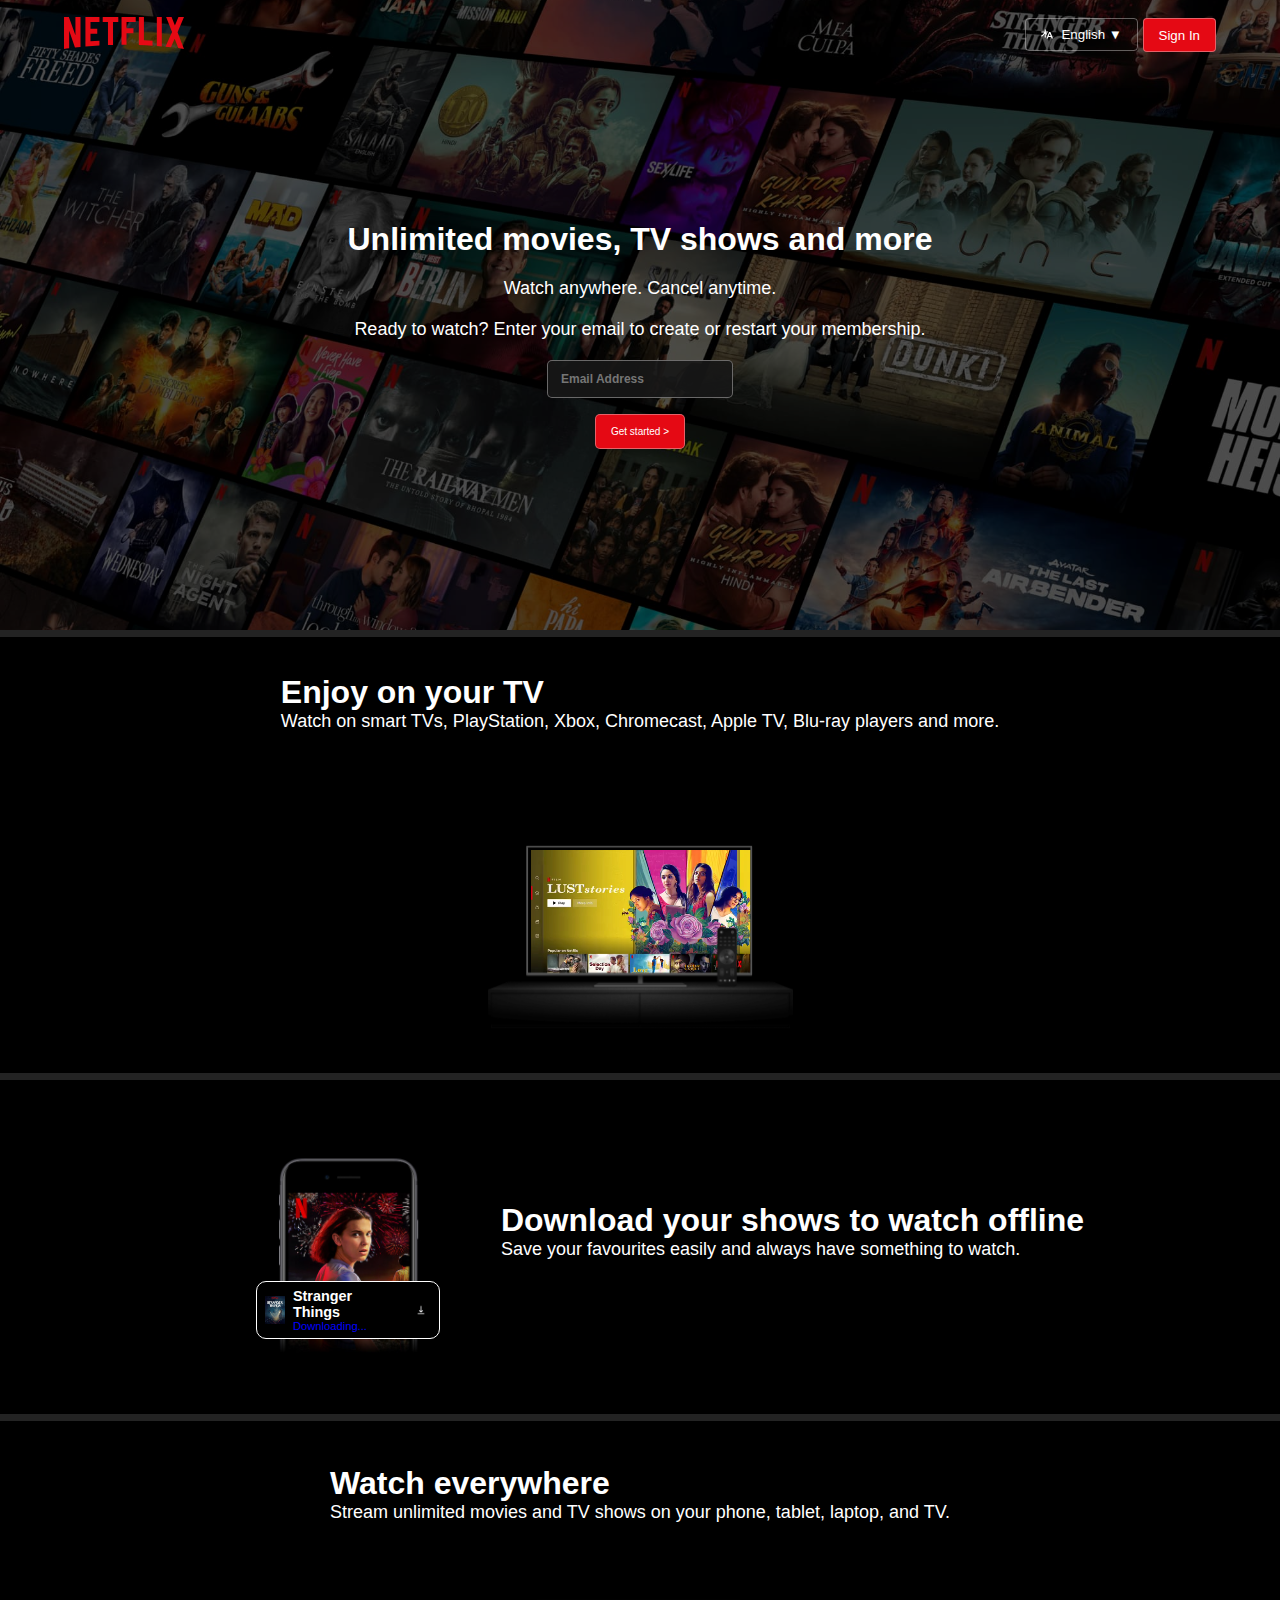
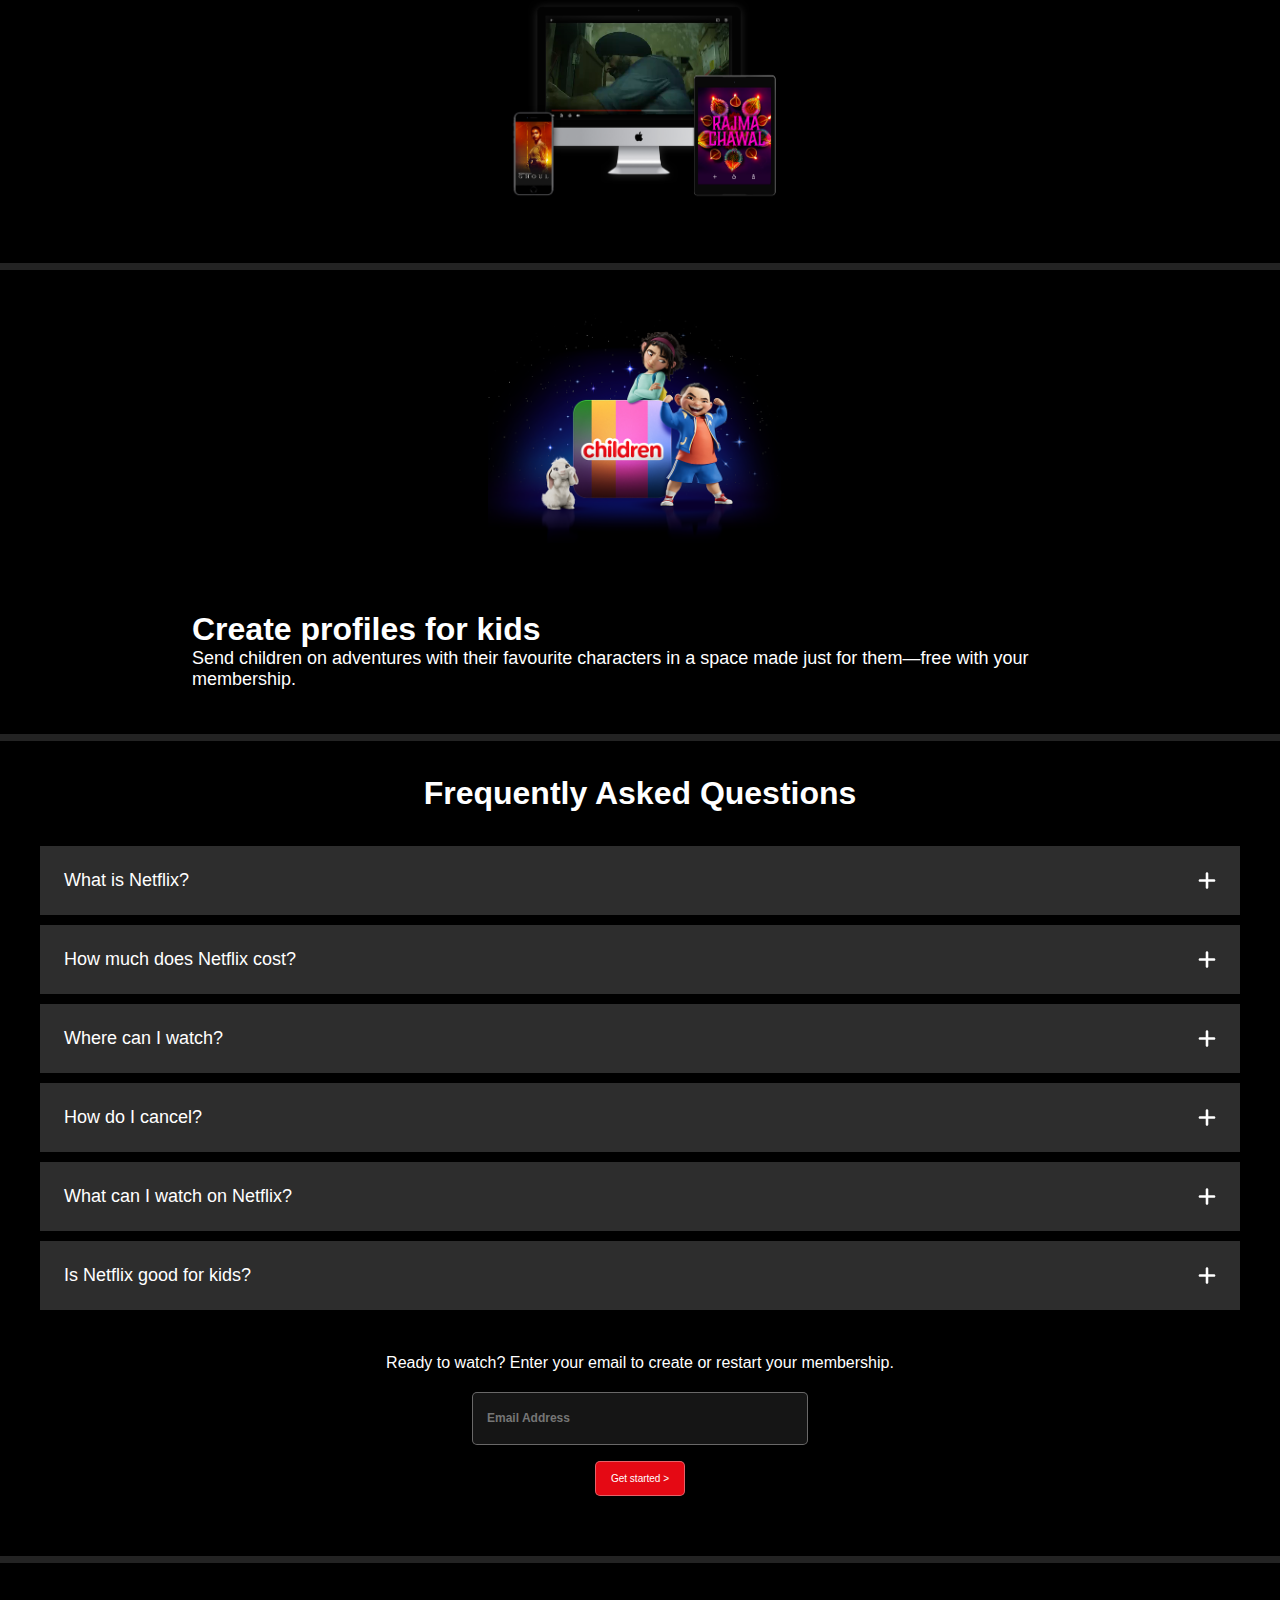
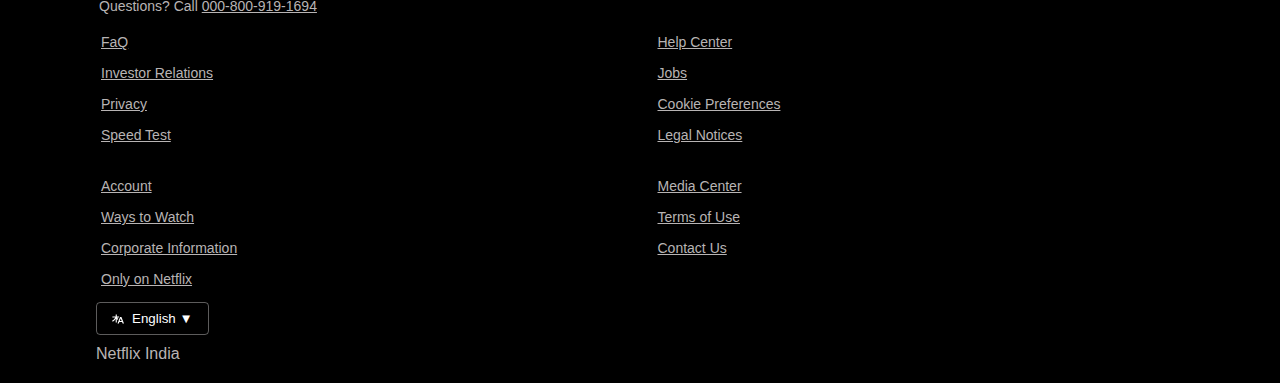
==== index.html @ 69b98487 "Update index.html" ====
<!DOCTYPE html>
<html lang="en">

<head>
    <meta charset="UTF-8">
    <meta name="viewport" content="width=device-width, initial-scale=1.0">
    <title>Netflix</title>
    <link rel="shortcut icon" href="favicon.ico" type="image/x-icon">
    <link rel="stylesheet" href="styles.css">
</head>

<body>

    <div class="main">
        <nav>
            <span><img src="./assets/images/logo.svg" alt=""></span>
            <div>
                <button class="btn"><img src="./assets/images/lang.svg" alt="">English &#9660; </button>
                <button class="btn btn-red-sm">Sign In</button>
            </div>
        </nav>
        <div class="box"></div>
        <div class="cont">
            <span>Unlimited movies, TV shows and more</span>
            <span>Watch anywhere. Cancel anytime.</span>
            <span>Ready to watch? Enter your email to create or restart your membership.</span>
            <div class="cont-button">
                <input type="text" placeholder="Email Address">
                <button class="btn btn-red">Get started &gt;</button>
            </div>
        </div>
        <div class="bottom-line"></div>
    </div>
    <section class="enjoy">
        <div>
            <span>Enjoy on your TV</span>
            <span>Watch on smart TVs, PlayStation, Xbox, Chromecast, Apple TV, Blu-ray players and more.</span>
        </div>
        <div class="emj-img">
            <img src="./assets/images/tv.png" alt="">
            <video src="./assets/videos/enjoy.m4v" autoplay loop muted></video>
        </div>
    </section>
    <div class="bottom-line"></div>

    <section class="enjoy">
        <div class="emj-img">
            <img src="./assets/images/mobile.jpg" alt="">
            <div class="mobile-download">
                <div><img alt="" src="./assets/images/boxshot.png"></div>
                <div class="things">
                    <div>Stranger Things</div>
                    <div>Downloading...</div>
                </div>
                <div class="down"><img src="./assets/images/download-icon.gif" alt=""></div>
            </div>

        </div>
        <div>
            <span>Download your shows to watch offline</span>
            <span>Save your favourites easily and always have something to watch.</span>
        </div>
    </section>
    <div class="bottom-line" style="margin: 41px 0 0 0;"></div>

    <section class="enjoy">
        <div>
            <span>Watch everywhere</span>
            <span>Stream unlimited movies and TV shows on your phone, tablet, laptop, and TV.</span>
        </div>
        <div class="emj-imgs">
            <img src="./assets/images/device-pile-in.png" alt="">
            <video src="./assets/videos/video1.m4v" autoplay loop muted></video>
        </div>
    </section>
    <div class="bottom-line"></div>

    <section class="enjoy">
        <div class="emj-img">
            <img src="./assets/images/children.png" alt="">
        </div>
        <div>
            <span>Create profiles for kids</span>
            <span>Send children on adventures with their favourite characters in a space made just for them—free with
                your membership.</span>
        </div>
    </section>
    <div class="bottom-line"></div>

    <section class="questions">
        <h2>Frequently Asked Questions</h2>
        <div class="boxs">
            <span>What is Netflix?</span>
            <img src="./assets/images/down.svg" alt="" width="18px">
        </div>
        <div class="boxs">
            <span>How much does Netflix cost?</span>
            <img src="./assets/images/down.svg" alt="" width="18px">
        </div>
        <div class="boxs">
            <span>Where can I watch?</span>
            <img src="./assets/images/down.svg" alt="" width="18px">
        </div>
        <div class="boxs">
            <span>How do I cancel?</span>
            <img src="./assets/images/down.svg" alt="" width="18px">
        </div>
        <div class="boxs">
            <span>What can I watch on Netflix?</span>
            <img src="./assets/images/down.svg" alt="" width="18px">
        </div>
        <div class="boxs">
            <span>Is Netflix good for kids?</span>
            <img src="./assets/images/down.svg" alt="" width="18px">
        </div>
    </section>
    <section>
        <div class="conts">
            <span>Ready to watch? Enter your email to create or restart your membership.</span>
            <div class="cont-button">
                <input type="text" placeholder="Email Address">
                <button class="btn btn-red">Get started &gt;</button>
            </div>
        </div>
    </section>
    <div class="bottom-line" style="margin: 30px 0 0 0;"></div>


    <footer>
        <div class="call">Questions? Call <a href="">000-800-919-1694</a></div>
        <div class="footer">
            <div class="foot-item">
                <a href="#">FaQ</a>
                <a href="#">Investor Relations</a>
                <a href="#">Privacy</a>
                <a href="#">Speed Test</a>
            </div>
            <div class="foot-item">
                <a href="#">Help Center</a>
                <a href="#">Jobs</a>
                <a href="#">Cookie Preferences</a>
                <a href="#">Legal Notices</a>
            </div>
            <div class="foot-item">
                <a href="#">Account</a>
                <a href="#">Ways to Watch</a>
                <a href="#">Corporate Information</a>
                <a href="#">Only on Netflix</a>
            </div>
            <div class="foot-item">
                <a href="#">Media Center</a>
                <a href="#">Terms of Use</a>
                <a href="#">Contact Us</a>
            </div>
        </div>
        <button class="btn m-5"><img src="./assets/images/lang.svg" alt="">English &#9660; </button>
        <div class="net-ind">
            <a href="#">Netflix India</a>
        </div>
    </footer>

</body>

</html>
---- styles.css ----
@import url('https://fonts.googleapis.com/css2?family=Martel+Sans:wght@600&family=Poppins:wght@300;400;700&display=swap');

* {
    margin: 0;
    padding: 0;
}

body {
    background-color: black;
    font-family: "Segoe UI", sans-serif;
}

.main {
    position: relative;
    height: 70vh;
    background-image: url(./assets/images/bg.jpg);
    background-size: max(1200px, 100vw);
    background-position: center center;
    background-repeat: no-repeat;
}

.main .box {
    position: absolute;
    top: 0;
    height: 70vh;
    width: 100%;
    opacity: 0.6;
    background-color: black;
}

nav {
    display: flex;
    max-width: 65vw;
    justify-content: space-between;
    margin: auto;
    align-items: center;
    height: 70px;
}

nav img {
    width: 120px;
    position: relative;
    z-index: 10;
}


nav button {
    position: relative;
    z-index: 10;
}

.cont,
.conts {
    font-family: "Netflix Sans", "Helvetica Neue", "Segoe UI", Roboto, Ubuntu, sans-serif;
    height: calc(100% - 70px);
    display: flex;
    align-items: center;
    justify-content: center;
    flex-direction: column;
    color: white;
    position: relative;
    gap: 20px;
    padding: 0 35px;
}



.cont> :first-child {
    font-weight: 700;
    font-size: 48px;
    text-align: center;
}

.cont> :nth-child(2) {
    font-weight: 400;
    font-size: 24px;
    text-align: center;
}

.cont> :nth-child(3) {
    font-weight: 400;
    font-size: 20px;
    text-align: center;
}

.bottom-line {
    height: 7px;
    background-color: rgb(35, 35, 35);

}

.cont-button {
    display: flex;
    align-items: center;
    justify-content: center;
    gap: 16px;
}

.btn {
    display: inline-flex;
    justify-content: center;
    align-items: center;
    padding: 4px 8px;
    font-weight: 400;
    border-radius: 4px;
    border: none;
    padding: 8px 15px;
    background: none;
    color: white;
    border: 1px solid rgba(233, 230, 230, 0.4);
}

.btn img {
    width: 12px;
    margin-right: 8px;
}

.main input,
.conts input {
    padding: 18px 160px 19px 14px;
    font-weight: 700;
    font-size: 12px;
    border-radius: 5px;
    background-color: rgba(23, 23, 23, 0.9);
    color: white;
    border: 1px solid rgba(233, 230, 230, 0.4);
}

.btn-red {
    background-color: #e50914;
    color: white;
    padding: 9px 24px;
    font-size: 29px;
    cursor: pointer;
    border-radius: 5px;
    transition: all 0.7s ease-in-out;
}

.btn-red:hover {
    background-color: rgb(193, 17, 25);
}

.btn-red-sm {
    background-color: #e50914;
    padding: 9px 15px 8px 15px;
    color: white;
    cursor: pointer;
    transition: all 0.7s ease-in-out;
}

.btn-red-sm:hover {
    background-color: rgb(193, 17, 25);
}

.enjoy {
    display: flex;
    justify-content: center;
    max-width: 70vw;
    margin: 10px auto;
    color: white;
    justify-content: center;
    align-items: center;
}


.emj-img,
.emj-imgs {
    position: relative;
}

.emj-img img,
.emj-imgs img {
    width: 555px;
    position: relative;
    z-index: 10;
}

.emj-img video {
    position: absolute;
    top: 120px;
    right: 74px;
    width: 407px;
}

.emj-imgs video {
    position: absolute;
    top: 81px;
    right: 100px;
    width: 351px;
}


section.enjoy>div {
    display: flex;
    flex-direction: column;
    padding: 34px 0;
}

.enjoy>div :nth-child(1) {
    font-size: 48px;
    font-weight: bolder;
}

.enjoy>div :nth-child(2) {
    font-size: 24px;
}

.questions {
    padding: 34px;
}

.mobile-download {
    background-color: black;
    z-index: 10;
    position: relative;
    margin: -125px 0 0 113px;
    max-width: 314px;
    border-radius: 10px;
    padding: 6px 0;
    border: 1px solid;
    display: flex;
    justify-content: start;
    align-items: center;
}

.mobile-download img {
    justify-content: center;
    width: 42px;
    margin: 0 8px;
    align-items: center;
    text-align: center;
    display: flex;
}

.mobile-download .things :first-child {
    font-size: 0.9rem;
}

.mobile-download .things :nth-child(2) {
    font-size: 0.7rem;
    color: blue;
}

.mobile-download .down {
    margin: 0 0 0 80px;
}

.questions h2 {
    text-align: center;
    color: white;
    font-size: 48px;
    margin-bottom: 34px;
}

.boxs {
    display: flex;
    justify-content: space-between;
    background-color: #2d2d2d;
    padding: 1.5rem;
    max-width: 60vw;
    margin: 10px auto;
    cursor: pointer;
    color: white;
    font-size: 24px;
    transition: all 0.5s ease-in-out;
}

.boxs:hover {
    background-color: #414141;
}

footer {
    color: white;
    max-width: 60vw;
    margin: 20px auto;
}

.footer {
    display: grid;
    grid-template-columns: repeat(4, 1fr);
}

footer .call {
    padding: 15px 0;
    color: rgb(184, 180, 180);
}

footer .call a {
    color: rgb(184, 180, 180);
}

.foot-item {
    display: flex;
    flex-direction: column;
    gap: 5px;
}

.foot-item a {
    color: rgb(184, 180, 180);
    padding: 5px;
    font-size: 14px;
}

.net-ind a {
    color: rgb(184, 180, 180);
    text-decoration: none;
}

svg {
    fill: white;
}

.m-5 {
    margin: 10px 0;
}

@media screen and (max-width: 1300px) {
    nav {
        max-width: 90vw;
    }

    .cont> :first-child {
        font-size: 32px;
    }

    .cont> :nth-child(2) {
        font-size: 18px;
    }

    .cont> :nth-child(3) {
        font-size: 18px;
    }

    .enjoy {
        flex-wrap: wrap;
    }

    .enjoy>div :nth-child(1) {
        font-size: 32px;
    }

    .enjoy>div :nth-child(2) {
        font-size: 18px;
    }

    .enjoy>div :nth-child(3) {
        font-size: 18px;
    }

    .main input {
        flex-direction: column;
        padding: 11px 11px 11px 13px;
    }

    .emj-img img,
    .emj-imgs img {
        width: 305px;

    }

    .emj-img video {
        width: 220px;
        top: 84px;
        right: 42px;
    }

    .emj-imgs video {
        width: 183px;
        top: 60px;
        right: 64px;
    }

    .cont-button {
        flex-direction: column;

    }

    .questions h2 {
        text-align: center;
        font-size: 32px;
    }

    .boxs {
        max-width: 90vw;
        font-size: 18px;
    }

    .btn-red {
        font-size: 10px;
        padding: 11px 15px;
        margin-bottom: 30px;
    }

    .mobile-download {
        margin: -72px 0 0 60px;
        max-width: 182px;
    }

    .mobile-download .down {
        margin: 0 0 0 0;
    }

    .mobile-download img {
        width: 20px;
    }

    .footer {
        display: grid;
        grid-template-columns: repeat(2, 1fr);
        gap: 25px;
    }

    .call {
        font-size: 14px;
        margin: 0 0 0 3px;
    }

    footer {
        max-width: 85vw;
    }

}
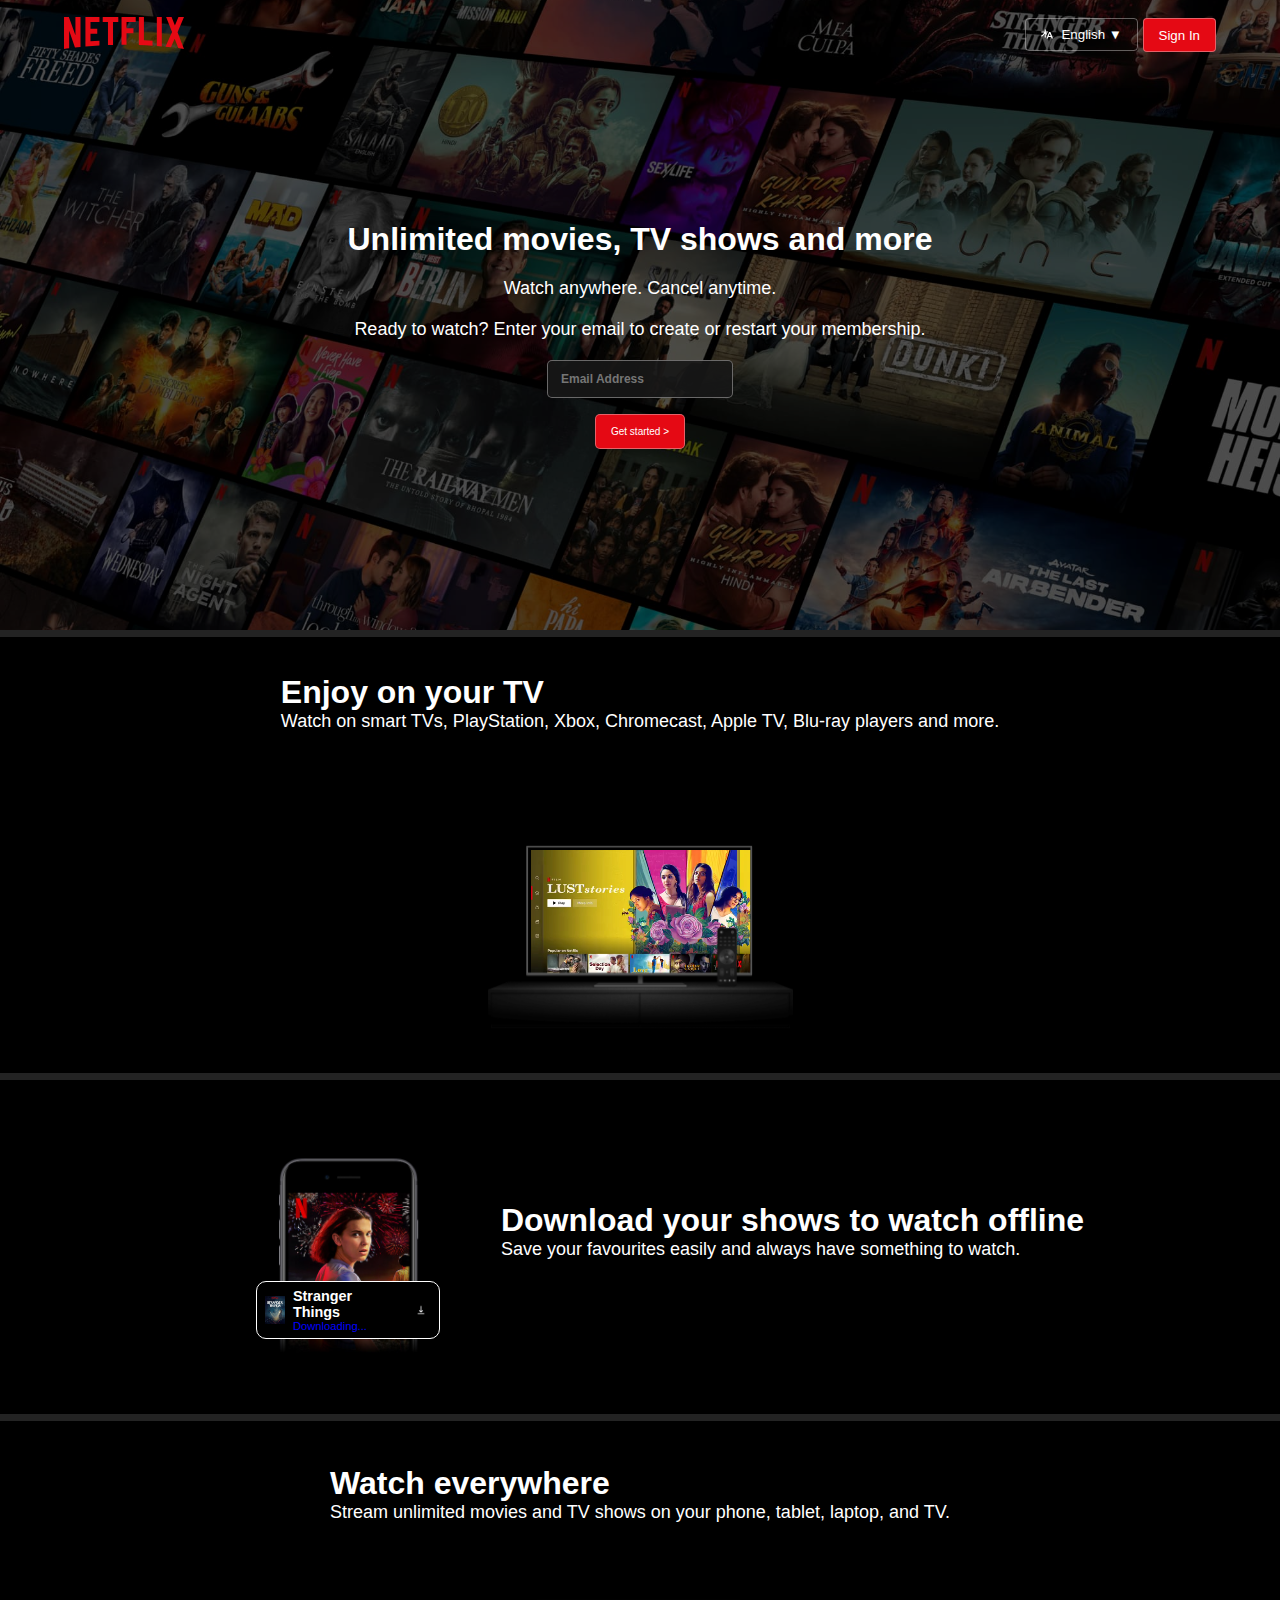
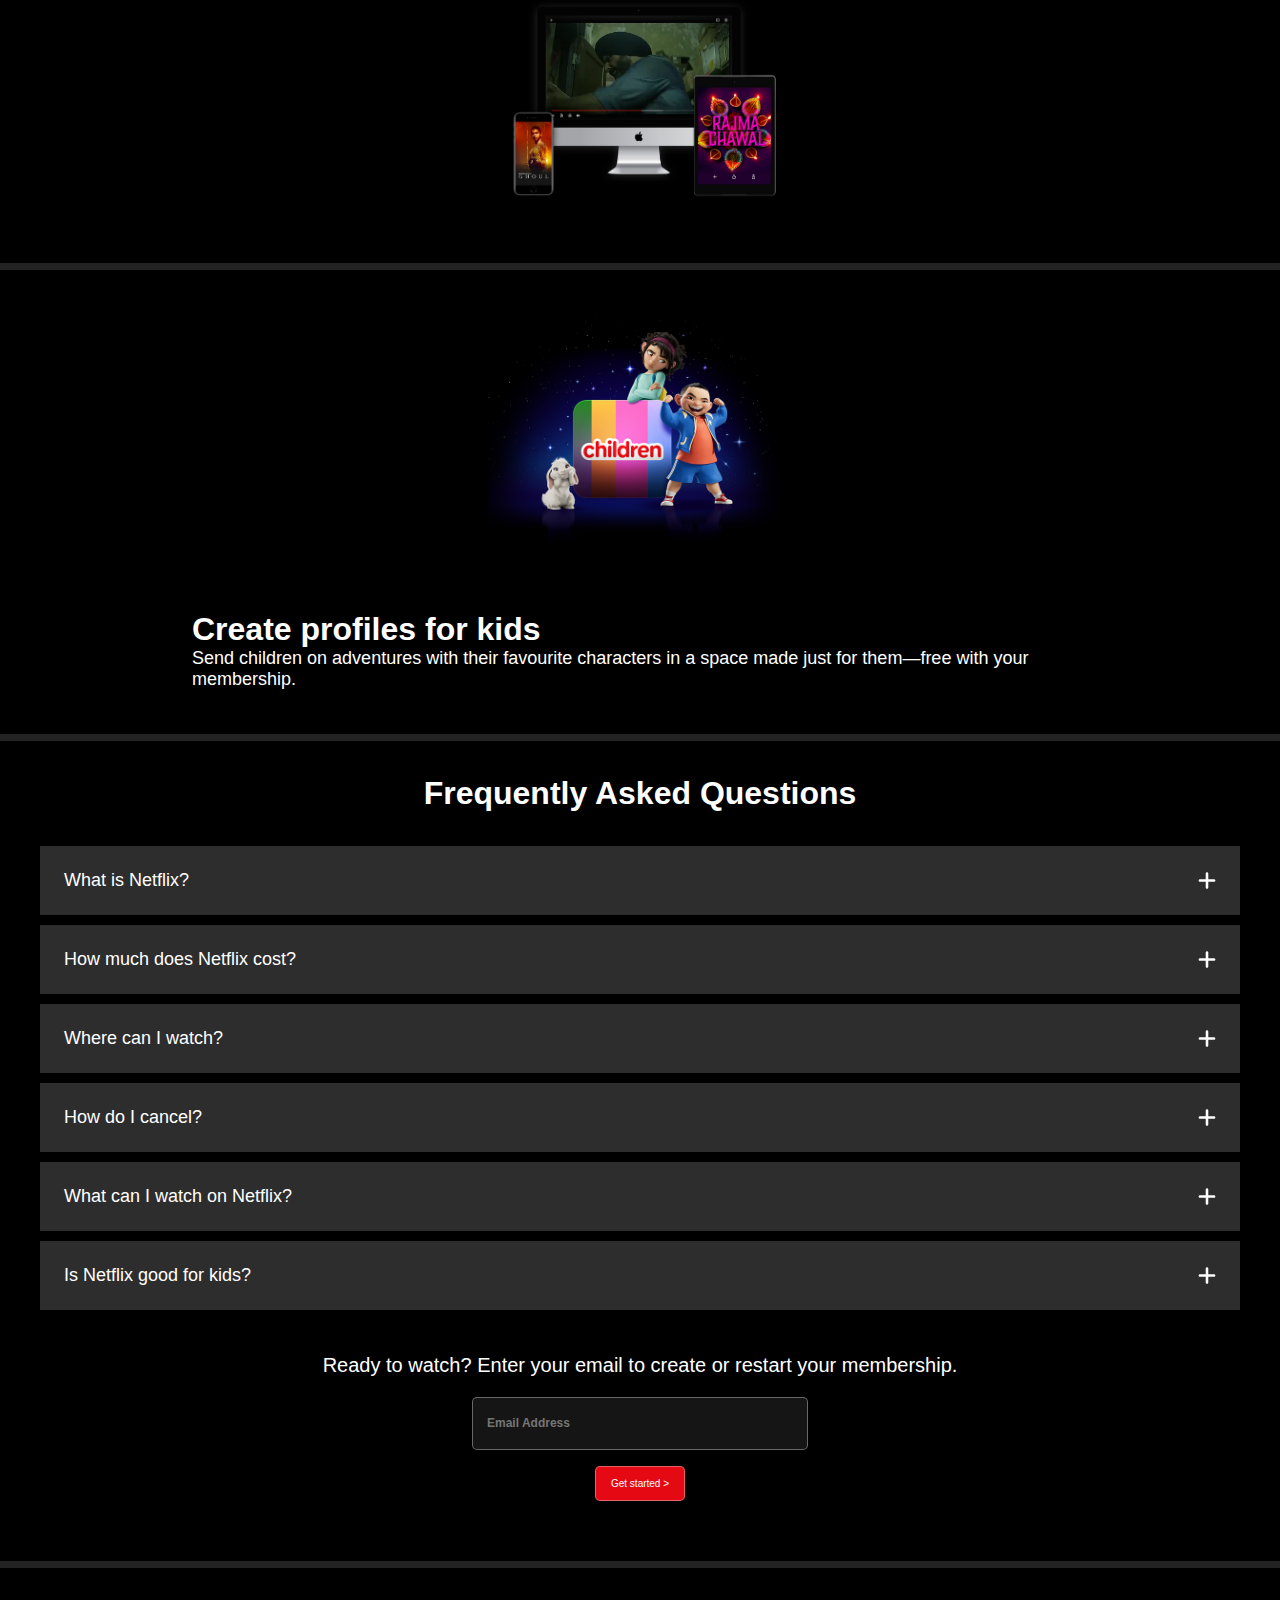
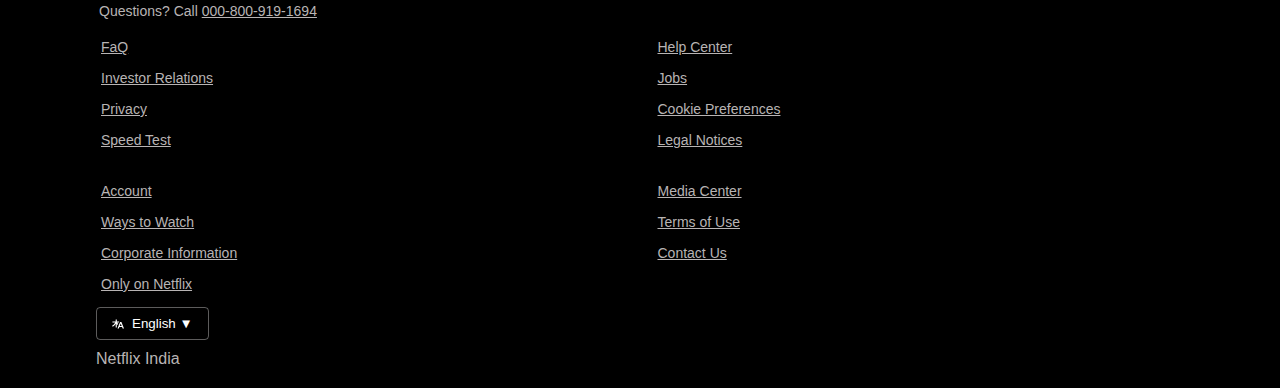
==== commit ed4e80b6: "Update index.html" ====
--- a/index.html
+++ b/index.html
@@ -4,7 +4,7 @@
 <head>
     <meta charset="UTF-8">
     <meta name="viewport" content="width=device-width, initial-scale=1.0">
-    <title>Netflix</title>
+    <title>Netflix India – Watch TV Shows Online, Watch Movies Online</title>
     <link rel="shortcut icon" href="favicon.ico" type="image/x-icon">
     <link rel="stylesheet" href="styles.css">
 </head>
--- a/styles.css
+++ b/styles.css
@@ -43,7 +43,6 @@
     z-index: 10;
 }
 
-
 nav button {
     position: relative;
     z-index: 10;
@@ -62,8 +61,9 @@
     gap: 20px;
     padding: 0 35px;
 }
-
-
+.conts{
+    font-size: 20px;
+}
 
 .cont> :first-child {
     font-weight: 700;
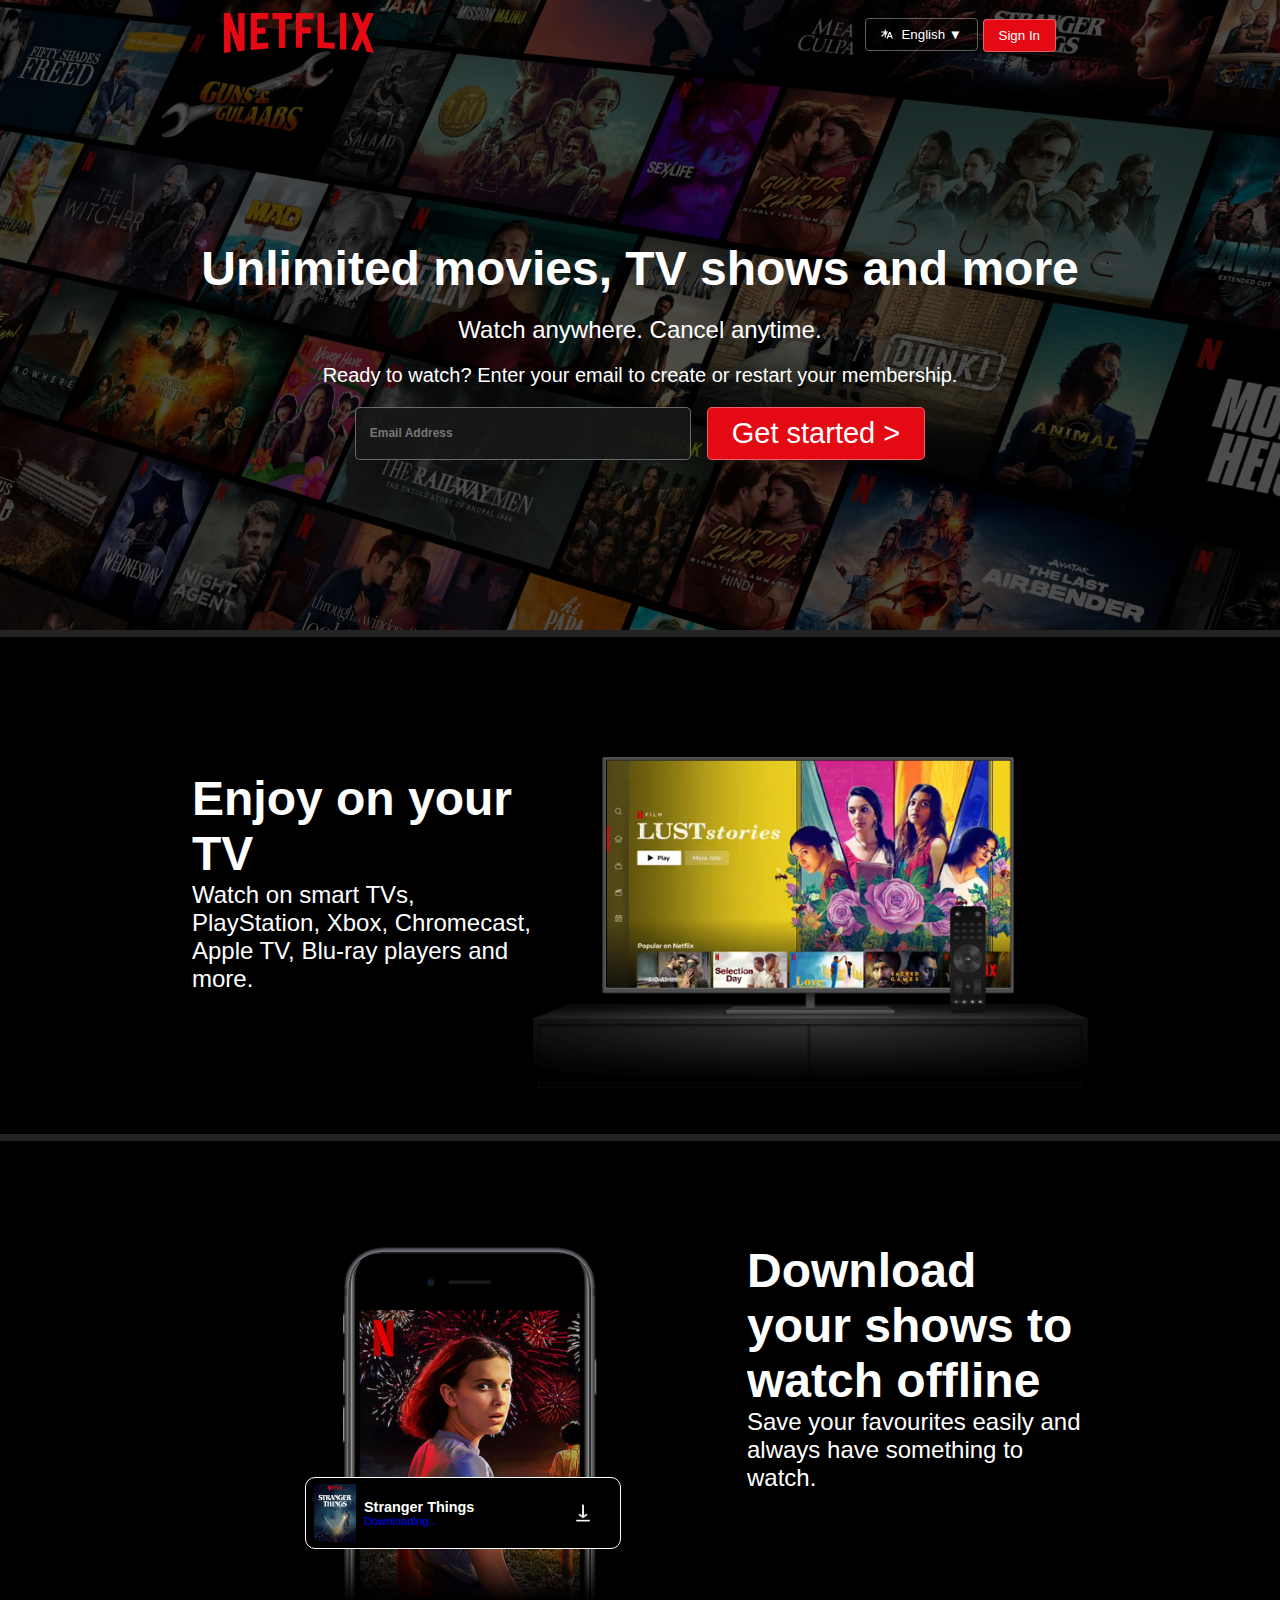
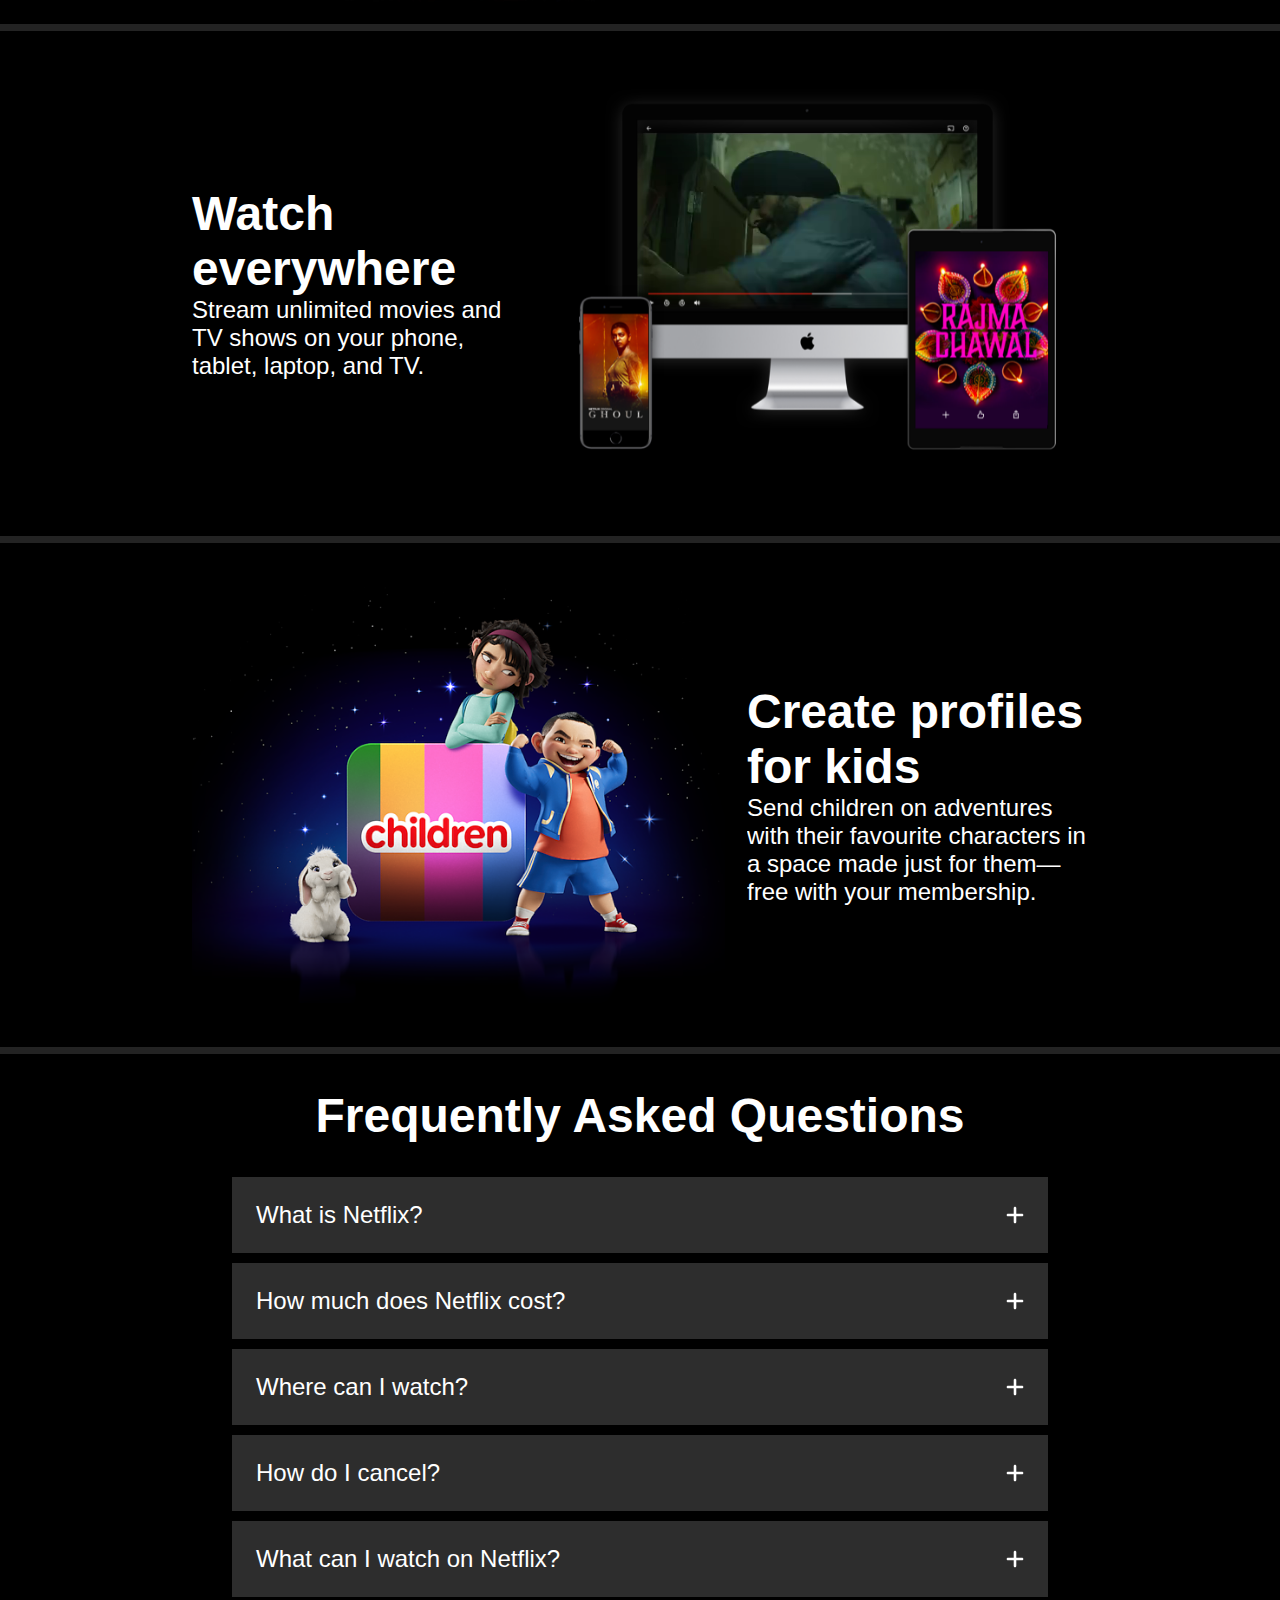
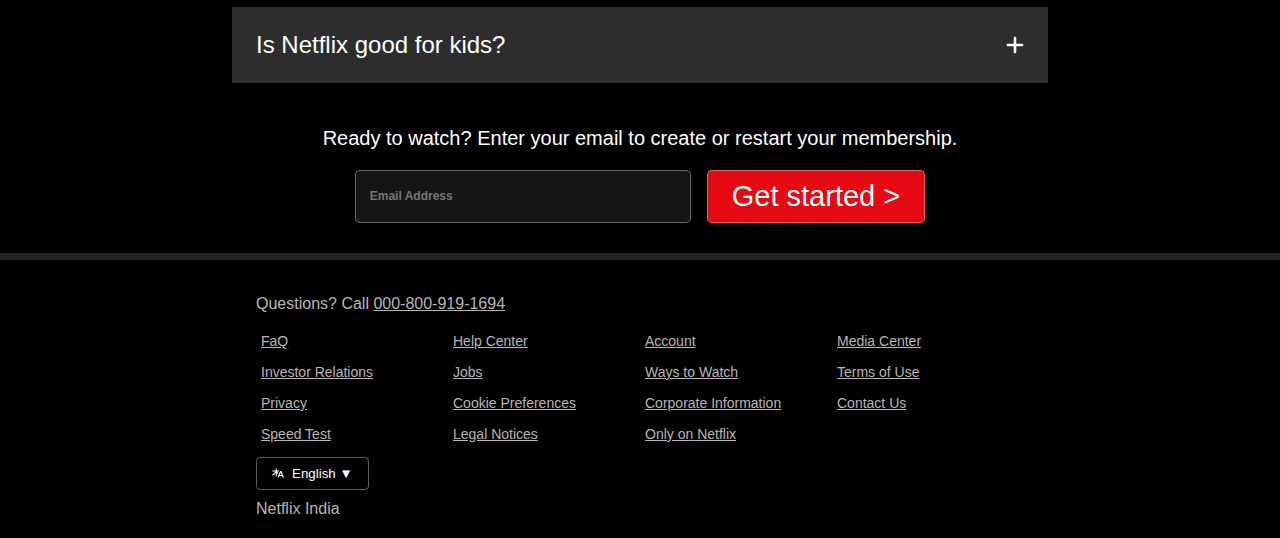
==== commit dd2271e5: "Add files via upload" ====
--- a/index.html
+++ b/index.html
@@ -4,7 +4,7 @@
 <head>
     <meta charset="UTF-8">
     <meta name="viewport" content="width=device-width, initial-scale=1.0">
-    <title>Netflix India – Watch TV Shows Online, Watch Movies Online</title>
+    <title>Netflix</title>
     <link rel="shortcut icon" href="favicon.ico" type="image/x-icon">
     <link rel="stylesheet" href="styles.css">
 </head>
@@ -161,4 +161,4 @@
 
 </body>
 
-</html>
+</html>--- a/styles.css
+++ b/styles.css
@@ -38,10 +38,11 @@
 }
 
 nav img {
-    width: 120px;
+    width: 150px;
     position: relative;
     z-index: 10;
 }
+
 
 nav button {
     position: relative;
@@ -60,7 +61,9 @@
     position: relative;
     gap: 20px;
     padding: 0 35px;
-}
+    text-align: center;
+}
+
 .conts{
     font-size: 20px;
 }
@@ -142,7 +145,6 @@
 
 .btn-red-sm {
     background-color: #e50914;
-    padding: 9px 15px 8px 15px;
     color: white;
     cursor: pointer;
     transition: all 0.7s ease-in-out;
@@ -314,10 +316,13 @@
     margin: 10px 0;
 }
 
-@media screen and (max-width: 1300px) {
+@media screen and (max-width: 1100px) {
     nav {
         max-width: 90vw;
     }
+    nav img {
+        width: 120px;
+    }
 
     .cont> :first-child {
         font-size: 32px;
@@ -347,9 +352,11 @@
         font-size: 18px;
     }
 
-    .main input {
+    .main input,
+    .conts input {
         flex-direction: column;
         padding: 11px 11px 11px 13px;
+        width: 50vw;
     }
 
     .emj-img img,
@@ -407,7 +414,7 @@
     .footer {
         display: grid;
         grid-template-columns: repeat(2, 1fr);
-        gap: 25px;
+        gap: 5px;
     }
 
     .call {
@@ -419,4 +426,4 @@
         max-width: 85vw;
     }
 
-}
+}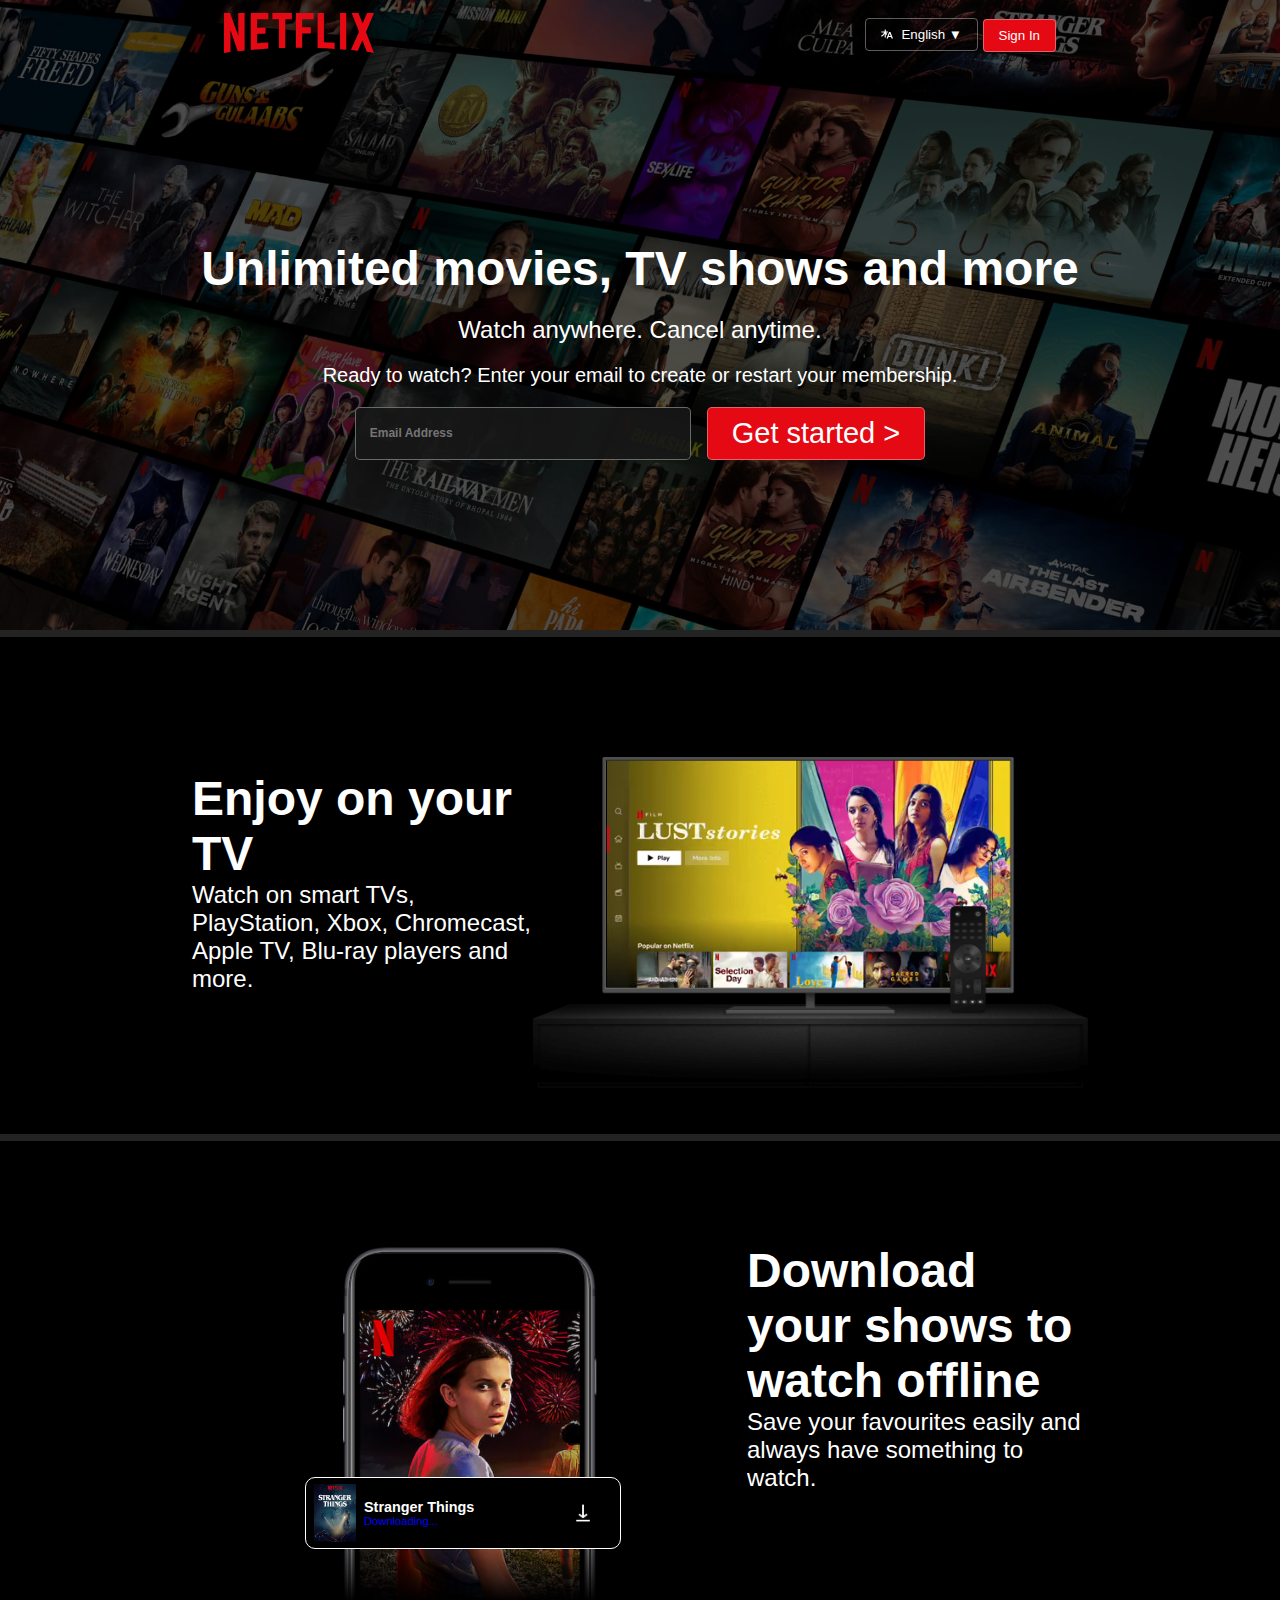
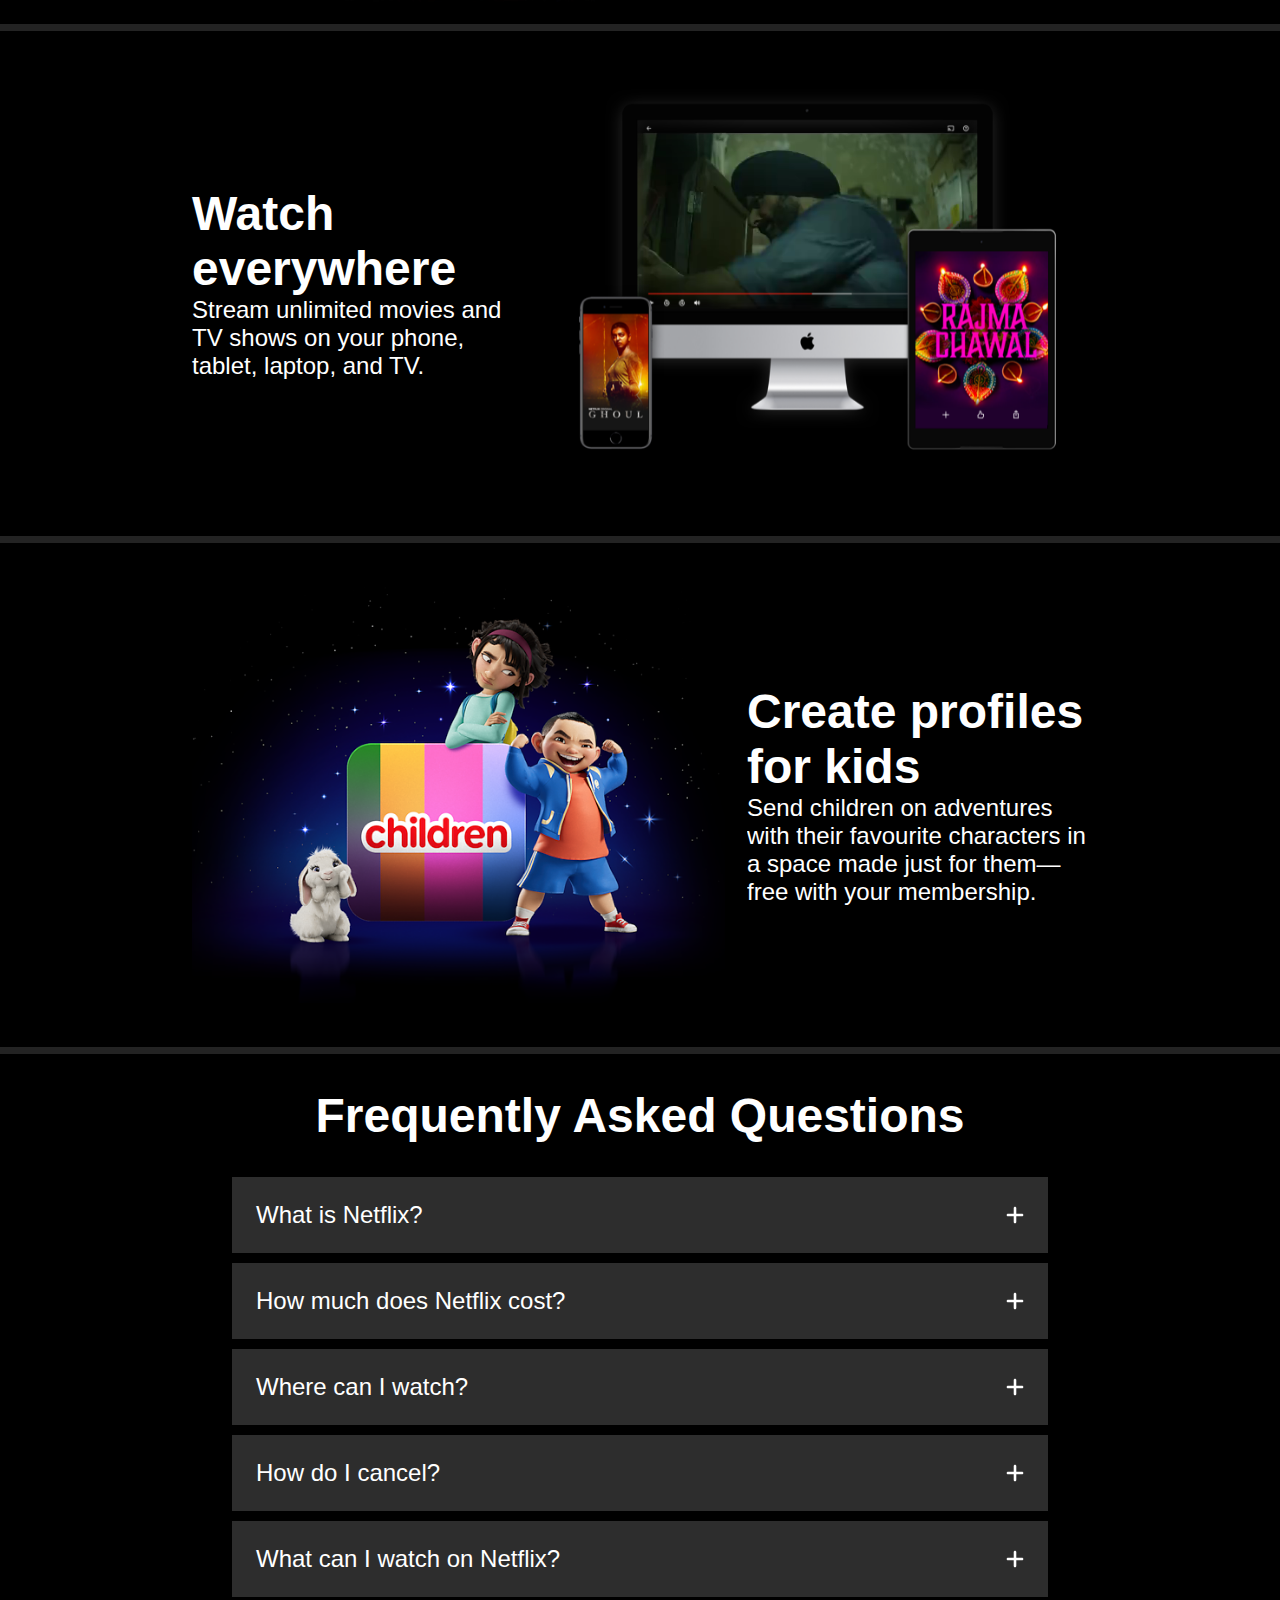
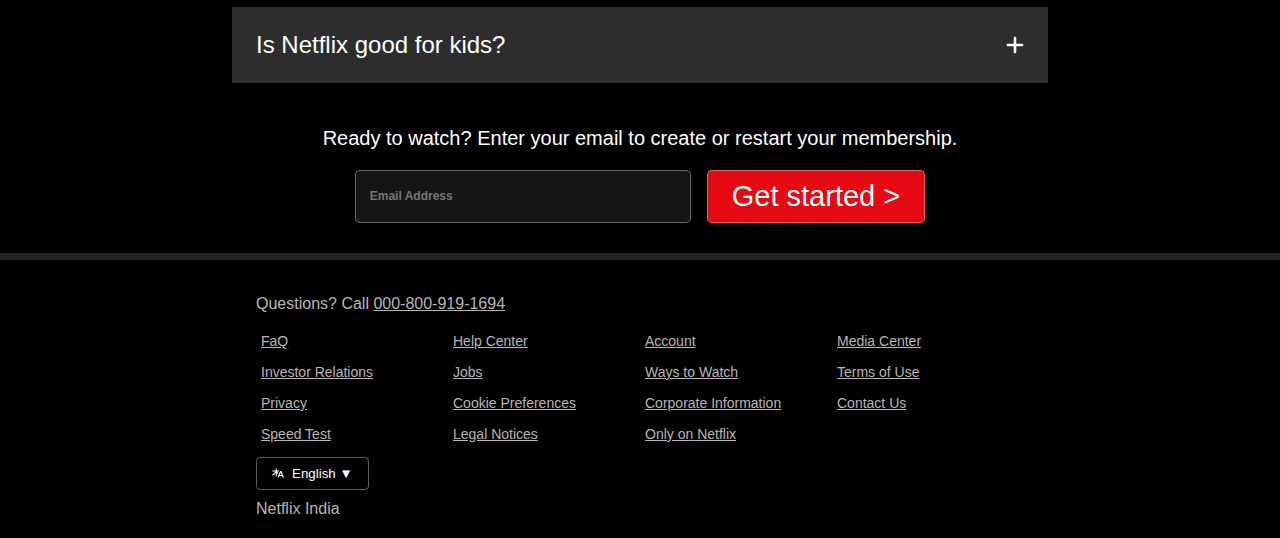
==== commit 3e418426: "Update index.html" ====
--- a/index.html
+++ b/index.html
@@ -4,7 +4,7 @@
 <head>
     <meta charset="UTF-8">
     <meta name="viewport" content="width=device-width, initial-scale=1.0">
-    <title>Netflix</title>
+    <title>Netflix India – Watch TV Shows Online, Watch Movies Online</title>
     <link rel="shortcut icon" href="favicon.ico" type="image/x-icon">
     <link rel="stylesheet" href="styles.css">
 </head>
@@ -161,4 +161,4 @@
 
 </body>
 
-</html>+</html>
